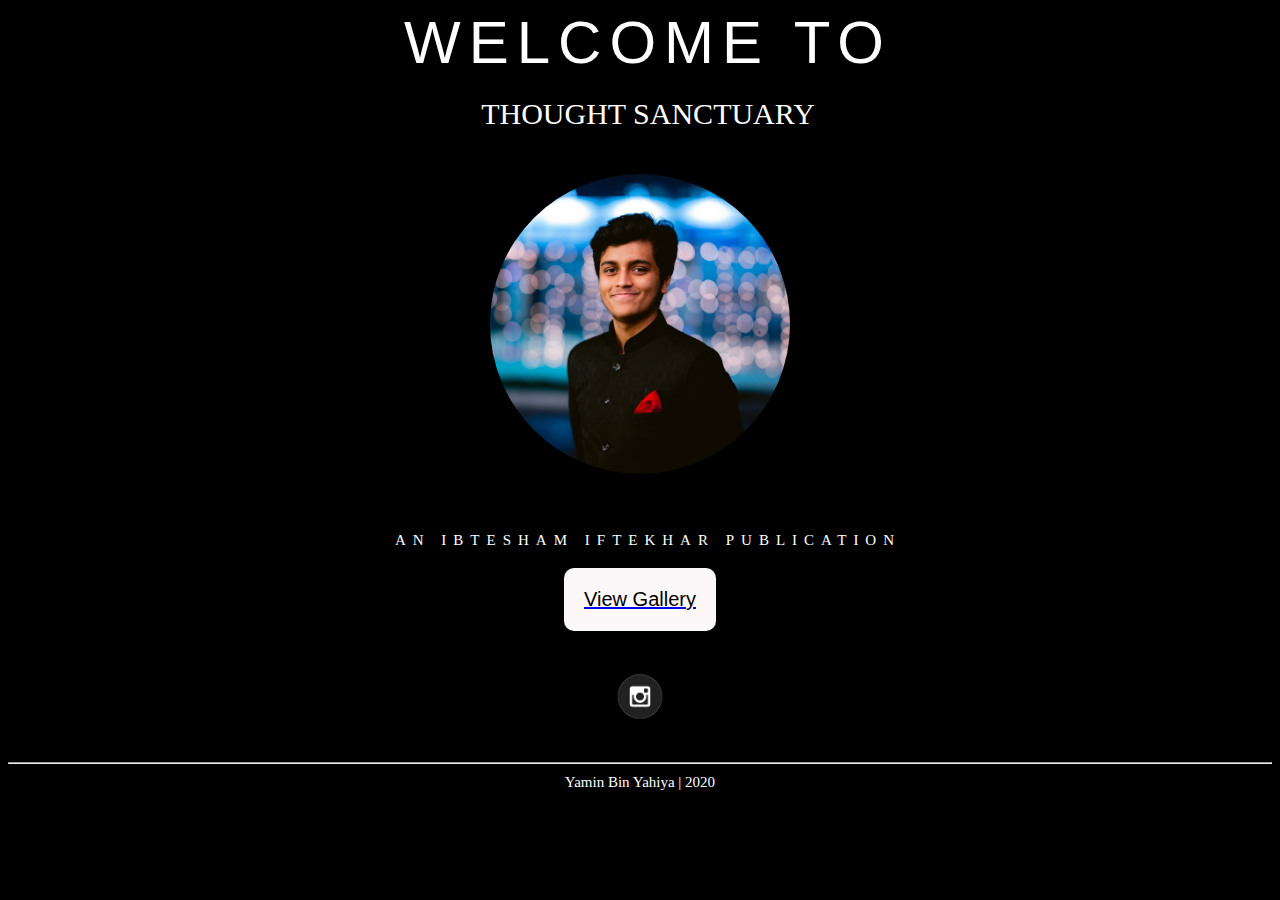
==== index.html @ aab1d5f4 "Add files via upload" ====
<!DOCTYPE html>
<html lang="en" dir="ltr">
  <head>
    <meta charset="utf-8">
    <meta name="viewport" content="width=device-width, initial-scale=1.0">
    <title>Thought Sanctuary</title>
    <link rel="stylesheet" href="style.css">
  </head>
  <body>
    <div class="container">
      <span class="text1">Welcome to</span>
      <span class="text2">Thought Sanctuary</span>
      <!--<span class="text2"><img width="300" src="putu1.jpg" alt=""></span>-->
    </div>
    <br>
    <br>
    <br><br><br><br><br>
    <a href="AboutMe.html">
    <img width="300"src="putu1.jpg" alt="Putu">
    </a>
    <div class="container">
      <span class="text3">An Ibtesham Iftekhar Publication</span>
    </div>
    <br><br><br>
    <a href="Gallery.html">
    <button type="button" name="button" class="btn">View Gallery</button>
    </a>
<a href="https://www.instagram.com/thought_sanctuary/">
    <img width="50" src="insta.jpg" alt="Instagram">
    </a>
    <hr>
    <h5 class="bottom">Yamin Bin Yahiya | 2020</h5>
  </body>
---- style.css ----
body{
  background: #000;
}
.container{
  text-align: center;
  position: absolute;
  top: 50%
  left: 50%
  transform: translate(-50%,-50%);
  width: 100%
}
.container span{
  color: white;
  text-transform: uppercase;
  display: block;
}
.text1{
  color: white;
  font-size: 60px;
  font-family: Arial, Helvetica, sans-serif;
  font-weight: 100;
  letter-spacing: 8px;
  margin-bottom: 20px;
  background: black;
  position: relative;
  animation: text 3s 1;
}
.text2{
  font-size: 30px;
  color: #6ab04c;
  margin-bottom: 20px;
}
@keyframes text {
  0%{
    color: black;
    margin-bottom: -40px;
  }
  30%{
    letter-spacing: 25px;
    margin-bottom: -40px;
  }
  85%{
    letter-spacing: 8px;
    margin-bottom: -40px
  }
}
img{
    display: block;
    margin-top: 40px;
    margin-left: auto;
    margin-right: auto;
    border-radius: 50%;
    margin-bottom: 40px;
}
.text3{
  color: white;
  font-size: 15px;
  font-weight: 100;
  letter-spacing: 7px;
  margin-bottom: 20px;
  background: black;
  position: relative;
  animation: text 3s 1;
}
.btn{
  font-family: 'Roboto';
  color: #000000;
  padding: 20px 20px 20px 20px;
  border: 0;
  outline: 0;
  display: block;
  margin-left: auto;
  margin-right: auto;
  border-radius: 10px;
  font-family: sans-serif;
  font-weight: 500;
  font-size: 20px;

  transition: 0.15s ease-in-out all;
  box-shadow: 0 3px 3px 0 rgba(0, 0, 0, 0.25);
  background-color:#fcf7f8;
  background-size: 200% 100%;
  background-position: right bottom;
}
.bottom{
  margin-top: 10px;
  margin-bottom:10px;
  text-align: center;
  color: white;
  font-size: 15px;
  font-weight: 10;
}
.
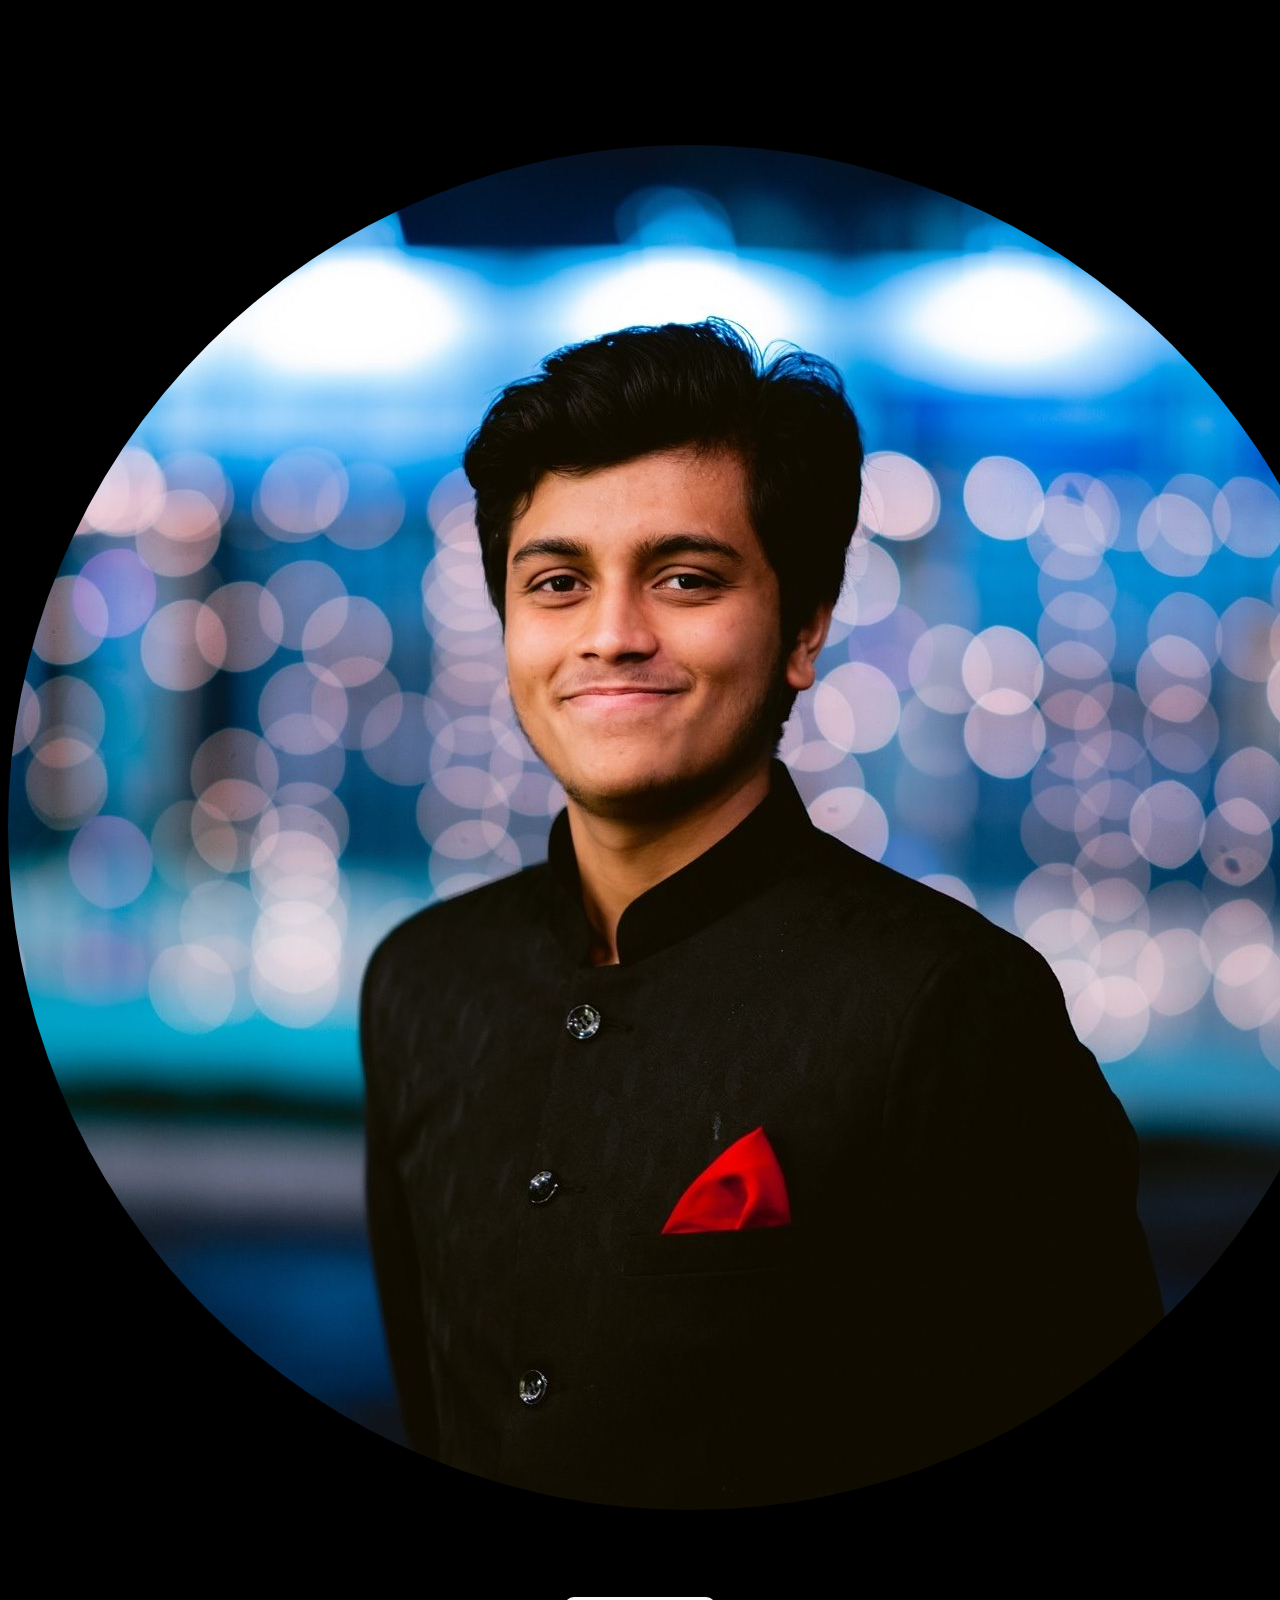
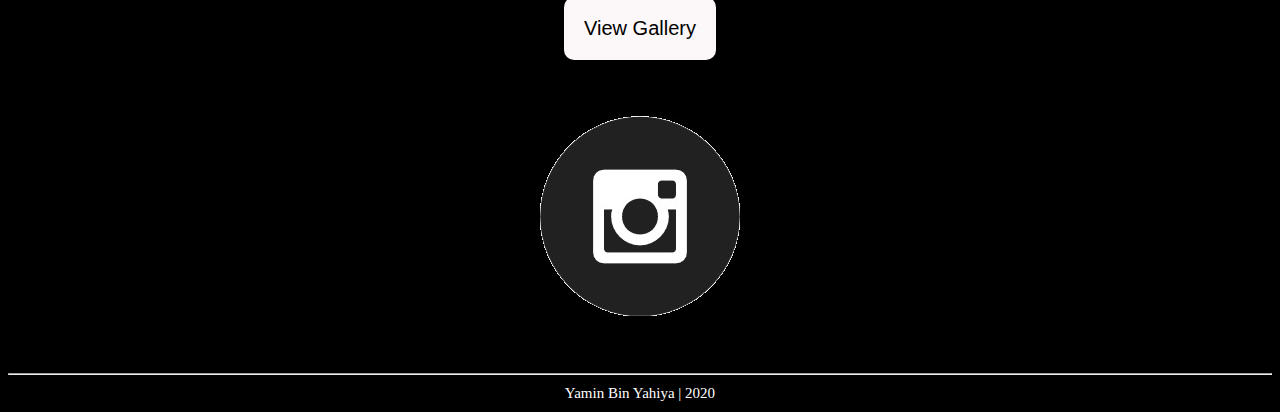
==== commit 38bb6081: "Update index.html" ====
--- a/index.html
+++ b/index.html
@@ -2,32 +2,20 @@
 <html lang="en" dir="ltr">
   <head>
     <meta charset="utf-8">
-    <meta name="viewport" content="width=device-width, initial-scale=1.0">
+      <meta name="viewport" content="width=device-width, initial-scale=1.0">
     <title>Thought Sanctuary</title>
     <link rel="stylesheet" href="style.css">
   </head>
   <body>
-    <div class="container">
-      <span class="text1">Welcome to</span>
-      <span class="text2">Thought Sanctuary</span>
-      <!--<span class="text2"><img width="300" src="putu1.jpg" alt=""></span>-->
-    </div>
-    <br>
-    <br>
-    <br><br><br><br><br>
-    <a href="AboutMe.html">
-    <img width="300"src="putu1.jpg" alt="Putu">
+    <h2>Welcome to</h2>
+    <h1>Thought Sanctuary</h1>
+    <a href="aboutme.html">
+    <center><img class="photo" src="putu1.jpg" alt="Author's Image"></center>
     </a>
-    <div class="container">
-      <span class="text3">An Ibtesham Iftekhar Publication</span>
-    </div>
-    <br><br><br>
-    <a href="Gallery.html">
-    <button type="button" name="button" class="btn">View Gallery</button>
-    </a>
-<a href="https://www.instagram.com/thought_sanctuary/">
-    <img width="50" src="insta.jpg" alt="Instagram">
-    </a>
+    <h2>An Ibtesham Iftekhar Publication</h2>
+    <center><button type="button" name="Gallery" class="btn">View Gallery</button></center>
+    <center><img class="insta" src="insta.jpg" alt="Instagram"></center>
     <hr>
-    <h5 class="bottom">Yamin Bin Yahiya | 2020</h5>
+      <center><h5 class="bottom">Yamin Bin Yahiya | 2020</h5></center>
   </body>
+</html>
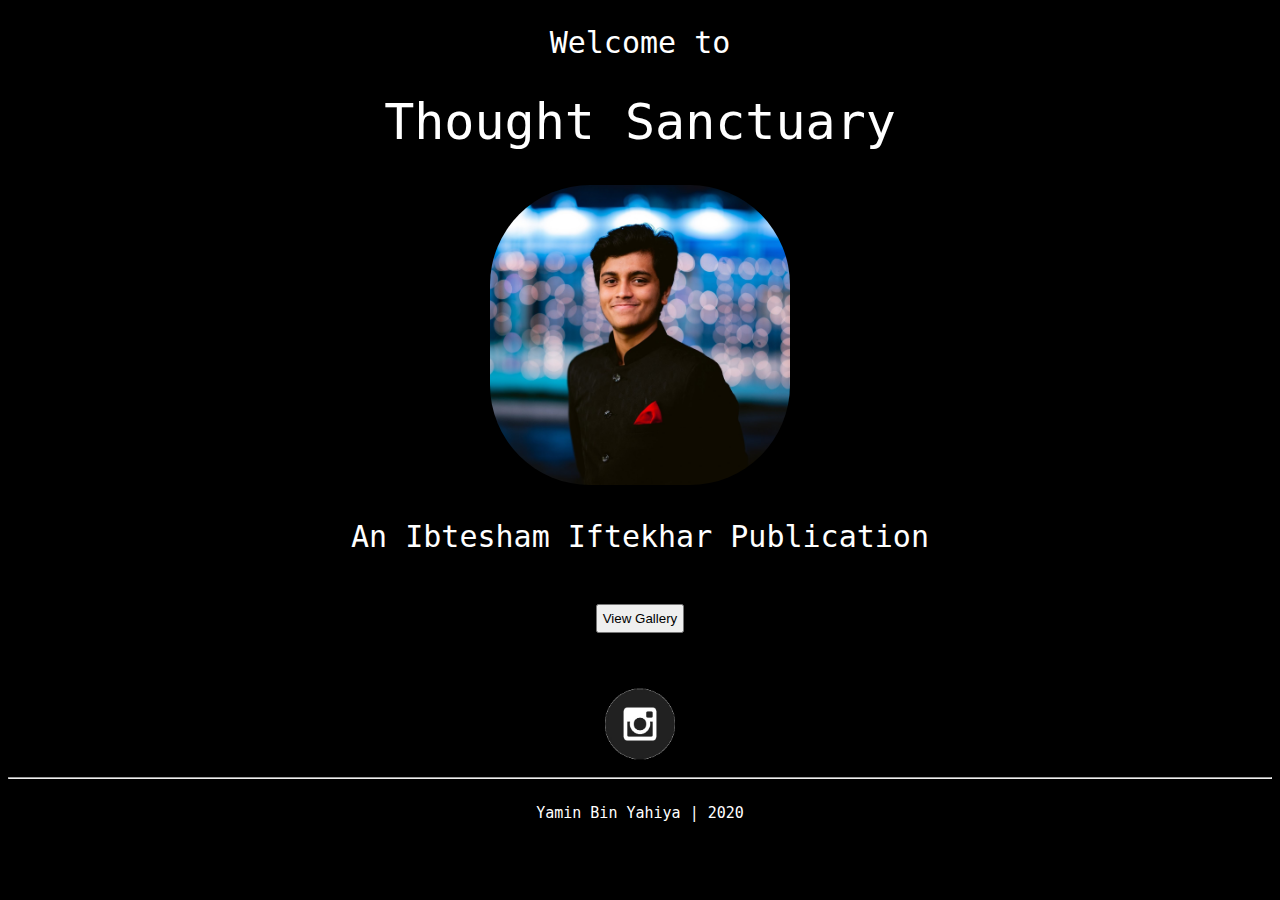
==== commit c95063cd: "Update index.html" ====
--- a/index.html
+++ b/index.html
@@ -14,7 +14,9 @@
     </a>
     <h2>An Ibtesham Iftekhar Publication</h2>
     <center><button type="button" name="Gallery" class="btn">View Gallery</button></center>
+<a href="https://www.instagram.com/thought_sanctuary/">
     <center><img class="insta" src="insta.jpg" alt="Instagram"></center>
+    </a>
     <hr>
       <center><h5 class="bottom">Yamin Bin Yahiya | 2020</h5></center>
   </body>
--- a/style.css
+++ b/style.css
@@ -1,93 +1,50 @@
 body{
-  background: #000;
+  background-color: black;
 }
-.container{
+h1{
+  color: white;
+  font-family: monospace;
   text-align: center;
-  position: absolute;
-  top: 50%
-  left: 50%
-  transform: translate(-50%,-50%);
-  width: 100%
+  font-weight: 100;
+  font-size: 50px;
 }
-.container span{
+h2{
   color: white;
-  text-transform: uppercase;
-  display: block;
+  font-family: monospace;
+  text-align: center;
+  font-size: 30px;
+  font-weight: 100;
 }
-.text1{
+.photo{
+  width: 300px;
+  border-radius: 100px;
+  margin-bottom: 5px;
+}
+h3{
   color: white;
-  font-size: 60px;
-  font-family: Arial, Helvetica, sans-serif;
-  font-weight: 100;
-  letter-spacing: 8px;
-  margin-bottom: 20px;
-  background: black;
-  position: relative;
-  animation: text 3s 1;
-}
-.text2{
-  font-size: 30px;
-  color: #6ab04c;
-  margin-bottom: 20px;
-}
-@keyframes text {
-  0%{
-    color: black;
-    margin-bottom: -40px;
-  }
-  30%{
-    letter-spacing: 25px;
-    margin-bottom: -40px;
-  }
-  85%{
-    letter-spacing: 8px;
-    margin-bottom: -40px
-  }
-}
-img{
-    display: block;
-    margin-top: 40px;
-    margin-left: auto;
-    margin-right: auto;
-    border-radius: 50%;
-    margin-bottom: 40px;
-}
-.text3{
-  color: white;
-  font-size: 15px;
-  font-weight: 100;
-  letter-spacing: 7px;
-  margin-bottom: 20px;
-  background: black;
-  position: relative;
-  animation: text 3s 1;
+  font-family: monospace;
 }
 .btn{
-  font-family: 'Roboto';
-  color: #000000;
-  padding: 20px 20px 20px 20px;
-  border: 0;
-  outline: 0;
+  margin-top: 50px;
   display: block;
-  margin-left: auto;
-  margin-right: auto;
-  border-radius: 10px;
-  font-family: sans-serif;
-  font-weight: 500;
-  font-size: 20px;
-
-  transition: 0.15s ease-in-out all;
-  box-shadow: 0 3px 3px 0 rgba(0, 0, 0, 0.25);
-  background-color:#fcf7f8;
-  background-size: 200% 100%;
-  background-position: right bottom;
+  padding: 5px;
 }
-.bottom{
-  margin-top: 10px;
-  margin-bottom:10px;
-  text-align: center;
+.insta{
+  margin-top: 50px;
+  width: 80px;
+}
+h5{
   color: white;
+  font-family: monospace;
+  font-weight: 100;
   font-size: 15px;
-  font-weight: 10;
 }
-.
+.aboutphoto{
+  height:650px;
+  float: right;
+  border: 2px solid white;
+  border-radius: 50px;
+}
+p{
+  color: white;
+}
